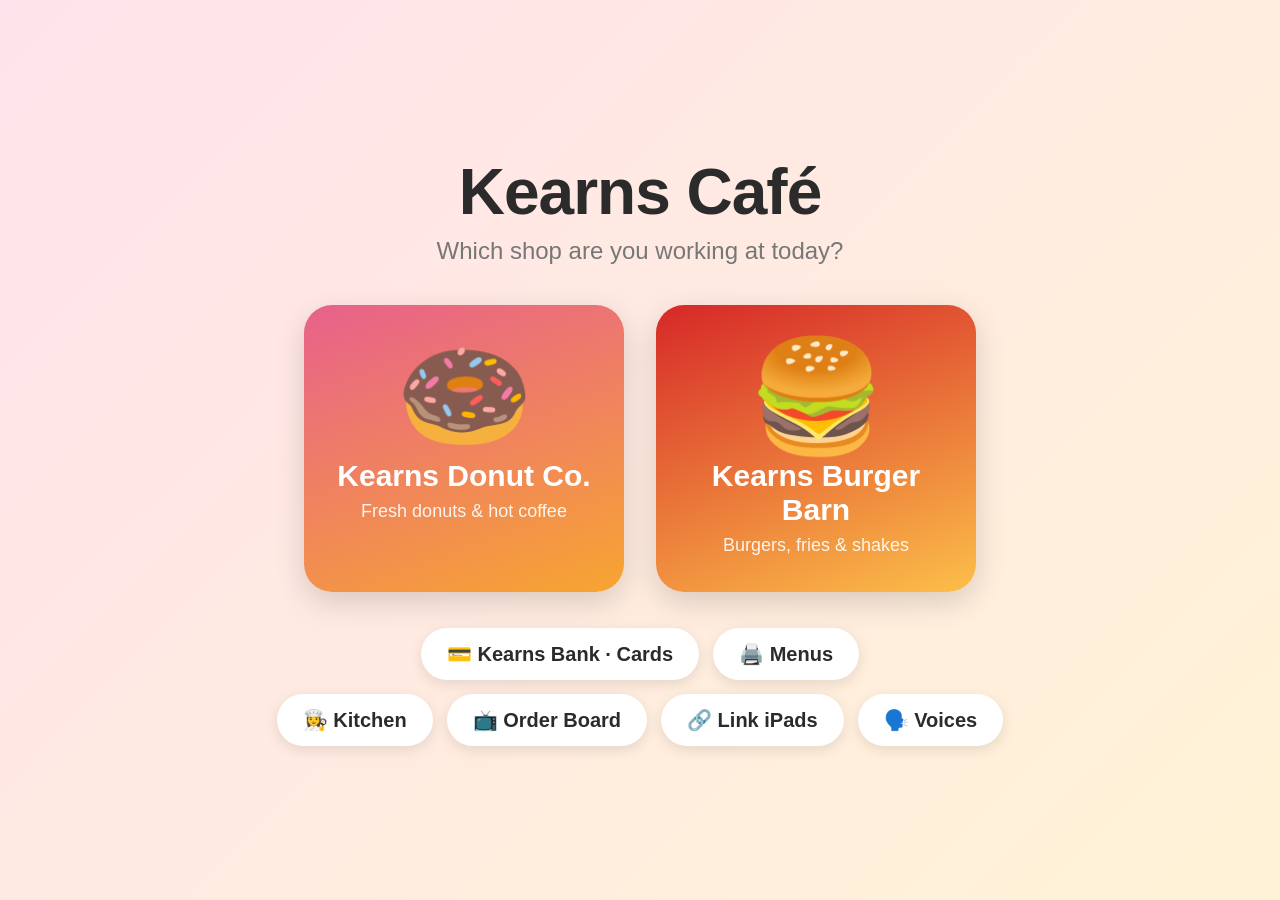
==== index.html @ 89e0aa43 "Score orders instead of blocking wrong ones - Kitchen game: Done always sends the order; +10 perfect" ====
<!doctype html>
<html lang="en">
<head>
  <meta charset="utf-8">
  <meta name="viewport" content="width=device-width, initial-scale=1, maximum-scale=1, user-scalable=no, viewport-fit=cover">
  <title>Kearns Café</title>

  <!-- Makes it act like an app when added to the iPad home screen -->
  <meta name="apple-mobile-web-app-capable" content="yes">
  <meta name="mobile-web-app-capable" content="yes">
  <meta name="apple-mobile-web-app-status-bar-style" content="black-translucent">
  <meta name="apple-mobile-web-app-title" content="Kearns Café">
  <meta name="theme-color" content="#222222">
  <link rel="manifest" href="manifest.json">
  <link rel="apple-touch-icon" href="icons/icon-180.png">
  <link rel="icon" href="icons/icon.svg" type="image/svg+xml">

  <link rel="stylesheet" href="styles.css">
</head>
<body>

  <!-- ============ SHOP PICKER ============ -->
  <section id="picker" class="screen">
    <h1 class="picker-title">Kearns Café</h1>
    <p class="picker-sub">Which shop are you working at today?</p>
    <div id="shop-buttons" class="shop-buttons"></div>
    <div class="picker-links">
      <button id="btn-bank" class="bank-link">💳 Kearns Bank · Cards</button>
      <a href="menu.html" class="bank-link">🖨️ Menus</a>
    </div>
    <div class="picker-links picker-links-2">
      <button id="btn-kitchen" class="bank-link">👩‍🍳 Kitchen</button>
      <button id="btn-board" class="bank-link">📺 Order Board</button>
      <button id="btn-link" class="bank-link">🔗 Link iPads</button>
      <button id="btn-voices" class="bank-link">🗣️ Voices</button>
    </div>
  </section>

  <!-- ============ KEARNS BANK (cards) ============ -->
  <section id="bank" class="screen hidden">
    <header class="topbar bank-bar">
      <button id="bank-back" class="topbar-home" aria-label="Back">←</button>
      <div class="topbar-brand"><span class="brand-emoji">🏦</span><span class="brand-name">Kearns Bank</span></div>
      <button id="bank-check" class="btn-small">📷 Check a Card</button>
      <button id="bank-print" class="btn-small">🖨️ Print Cards</button>
      <button id="bank-new" class="btn-small bank-new">+ New Card</button>
    </header>
    <div id="bank-cards" class="bank-cards"></div>
    <div id="bank-scan" class="modal hidden">
      <div class="sheet sheet-narrow center">
        <div class="sheet-title">Check a Card</div>
        <div id="bank-scan-view" class="scan-wrap"></div>
        <div id="bank-scan-msg" class="sheet-sub"></div>
        <button id="bank-scan-close" class="btn-secondary">Close</button>
      </div>
    </div>
  </section>

  <!-- ============ NEW CARD POPUP ============ -->
  <div id="newcard-modal" class="modal hidden">
    <div class="sheet sheet-narrow">
      <div class="sheet-title center">New Card</div>
      <div id="nc-preview" class="nc-preview"></div>
      <input id="nc-name" class="name-input" type="text" placeholder="Name on the card" maxlength="18" autocomplete="off" autocapitalize="words">
      <div id="nc-types" class="chips center-chips"></div>
      <div id="nc-amount-row" class="nc-row"><div class="group-label">Starting balance</div><div id="nc-amounts" class="chips center-chips"></div></div>
      <div id="nc-color-row" class="nc-row"><div class="group-label">Color</div><div id="nc-colors" class="chips center-chips"></div></div>
      <div class="sheet-foot">
        <button id="nc-cancel" class="btn-secondary">Cancel</button>
        <button id="nc-save" class="btn-primary">Make Card</button>
      </div>
    </div>
  </div>

  <!-- ============ KITCHEN ============ -->
  <section id="kitchen" class="screen hidden">
    <header class="topbar kitchen-bar">
      <button id="kitchen-back" class="topbar-home" aria-label="Back">←</button>
      <div class="topbar-brand"><span class="brand-emoji">👩‍🍳</span><span class="brand-name">Kitchen</span></div>
      <span id="kitchen-score" class="score-pill">🏆 0</span>
      <button id="kitchen-score-reset" class="btn-small score-reset" aria-label="Reset kitchen score">↺</button>
      <button id="kitchen-play" class="btn-small kitchen-play">🧸 Free Play</button>
    </header>
    <div id="kitchen-cols" class="kitchen-cols"></div>
  </section>

  <!-- ============ KITCHEN GAME: build the order ============ -->
  <section id="build" class="screen hidden">
    <header class="topbar kitchen-bar">
      <button id="build-back" class="topbar-home" aria-label="Back to kitchen">←</button>
      <div class="topbar-brand"><span class="brand-emoji">🍳</span><span class="brand-name">Make the Order</span></div>
      <span id="build-score" class="score-pill">🏆 0</span>
      <div id="build-shops" class="build-shops"></div>
      <button id="build-easy" class="btn-small build-easy">🐣 Easy shelf</button>
      <button id="build-skip" class="btn-small build-skip">Skip</button>
    </header>
    <div class="build-body">
      <div class="build-left">
        <div id="build-ticket" class="build-ticket"></div>
        <nav id="build-cats" class="categories build-cats"></nav>
        <div id="build-shelf" class="build-shelf"></div>
      </div>
      <div class="build-right">
        <div id="build-tray" class="build-tray">
          <div class="tray-label">🍽️ Tray</div>
          <div id="build-tray-hint" class="tray-hint">Drag food here!</div>
          <div id="build-tray-items" class="tray-items"></div>
        </div>
        <div id="build-msg" class="build-msg"></div>
        <div class="build-actions">
          <button id="build-clear" class="btn-secondary hidden">Clear</button>
          <button id="build-done" class="btn-primary">Done! 🔔</button>
        </div>
      </div>
    </div>
  </section>

  <!-- ============ ORDER BOARD ============ -->
  <section id="board" class="screen hidden">
    <button id="board-back" class="board-back" aria-label="Back">←</button>
    <div class="board-cols">
      <div class="board-col"><div class="board-title">Preparing…</div><div id="board-preparing" class="board-list"></div></div>
      <div class="board-col board-ready"><div class="board-title">Ready! 🎉</div><div id="board-ready" class="board-list"></div></div>
    </div>
  </section>

  <!-- ============ LINK IPADS POPUP ============ -->
  <div id="link-modal" class="modal hidden">
    <div class="sheet sheet-narrow center">
      <div class="sheet-title">🔗 Link iPads</div>
      <div class="sheet-sub">Type the <b>same code</b> on both iPads and tap Link.<br>Both need internet to find each other.</div>
      <input id="link-code" class="name-input link-code" type="text" maxlength="24" autocomplete="off" autocapitalize="characters" spellcheck="false">
      <button id="link-new" class="btn-small">🎲 New code</button>
      <div id="link-status" class="link-status"></div>
      <div class="sheet-foot">
        <button id="link-unlink" class="btn-secondary hidden">Unlink</button>
        <button id="link-close" class="btn-secondary">Close</button>
        <button id="link-go" class="btn-primary">Link</button>
      </div>
    </div>
  </div>

  <!-- ============ VOICE PICKER ============ -->
  <div id="voice-modal" class="modal hidden">
    <div class="sheet voice-sheet">
      <div class="sheet-head"><span class="sheet-emoji">🗣️</span><div><div class="sheet-title">Voices</div>
        <div class="sheet-sub">Tap a voice to use it for announcements. ▶ to hear it.</div></div></div>
      <div id="voice-tip" class="voice-tip hidden">
        <b>Want better voices?</b> On this iPad go to <b>Settings → Accessibility → Read &amp; Speak</b>
        (or <b>Spoken Content</b>) <b>→ Voices → English</b>, and download a few marked
        <b>Premium</b> or <b>Enhanced</b> (try Ava, Zoe, Evan, or Nathan). Then come back here.
      </div>
      <div id="voice-list" class="voice-list"></div>
      <div class="sheet-foot">
        <button id="voice-mix" class="btn-secondary voice-mix"></button>
        <button id="voice-demo" class="btn-secondary">🎲 Try a customer</button>
        <button id="voice-close" class="btn-primary">Done</button>
      </div>
    </div>
  </div>

  <div id="toast" class="toast"></div>

  <!-- Filled in right before printing -->
  <div id="print-sheet" class="print-sheet"></div>

  <!-- ============ REGISTER ============ -->
  <section id="register" class="screen hidden">
    <header class="topbar">
      <button id="btn-home" class="topbar-home" aria-label="Switch shop">⌂</button>
      <div class="topbar-brand">
        <span id="shop-emoji" class="brand-emoji"></span>
        <span id="shop-name" class="brand-name"></span>
      </div>
      <div id="order-type" class="segmented">
        <button data-type="For Here">For Here</button>
        <button data-type="To Go">To Go</button>
        <button data-type="Drive-Thru">Drive-Thru</button>
      </div>
      <div class="topbar-right">
        <div id="order-number" class="order-number"></div>
        <div id="clock" class="clock"></div>
      </div>
      <button id="btn-surprise" class="topbar-home" aria-label="Surprise customer">🎲</button>
      <button id="link-dot" class="topbar-home link-dot" aria-label="iPad link status">⚪</button>
      <button id="btn-mute" class="topbar-home" aria-label="Sound on or off">🔊</button>
    </header>

    <main class="register-body">
      <div class="menu-side">
        <div id="surprise-bar" class="surprise-bar hidden">
          <div class="sb-face-wrap"><span id="sb-face" class="sb-face"></span><span id="sb-mood" class="sb-mood"></span></div>
          <div class="sb-main">
            <div id="sb-name" class="sb-name"></div>
            <div id="sb-bubble" class="sb-bubble"></div>
            <div id="sb-score" class="sb-score"></div>
          </div>
          <div class="sb-side">
            <button id="sb-say" class="btn-small">🔊 Again</button>
            <button id="sb-peek" class="btn-small hidden">👀 Peek</button>
          </div>
        </div>
        <nav id="categories" class="categories"></nav>
        <div id="items" class="items"></div>
      </div>

      <aside class="ticket">
        <div class="ticket-head">
          <div>
            <div class="ticket-title">Current Order</div>
            <div id="ticket-customer" class="ticket-customer"></div>
          </div>
          <button id="btn-clear" class="btn-small">Clear</button>
        </div>
        <ul id="lines" class="lines"></ul>
        <div id="empty" class="empty">Tap a menu item<br>to start an order</div>
        <div class="totals">
          <div class="row"><span>Subtotal</span><span id="subtotal">$0.00</span></div>
          <div class="row"><span id="tax-label">Tax</span><span id="tax">$0.00</span></div>
          <div class="row total"><span>Total</span><span id="total">$0.00</span></div>
        </div>
        <button id="btn-charge" class="btn-charge" disabled>Charge $0.00</button>
      </aside>
    </main>
  </section>

  <!-- ============ ITEM OPTIONS POPUP ============ -->
  <div id="item-modal" class="modal hidden">
    <div class="sheet">
      <div class="sheet-head">
        <span id="im-emoji" class="sheet-emoji"></span>
        <div>
          <div id="im-name" class="sheet-title"></div>
          <div id="im-base" class="sheet-sub"></div>
        </div>
      </div>
      <div id="im-groups" class="groups"></div>
      <div class="sheet-foot">
        <div class="qty">
          <button id="im-minus" class="qty-btn">−</button>
          <span id="im-qty" class="qty-num">1</span>
          <button id="im-plus" class="qty-btn">+</button>
        </div>
        <button id="im-cancel" class="btn-secondary">Cancel</button>
        <button id="im-add" class="btn-primary">Add to Order</button>
      </div>
    </div>
  </div>

  <!-- ============ NAME FOR THE ORDER ============ -->
  <div id="checkout-modal" class="modal hidden">
    <div class="sheet sheet-narrow">
      <div class="sheet-title center">Name for the order?</div>
      <input id="co-name" class="name-input" type="text" placeholder="Type a name" autocomplete="off" autocapitalize="words">
      <div id="co-quick" class="quick-names"></div>
      <div class="co-total">Total: <strong id="co-total"></strong></div>
      <div class="sheet-foot">
        <button id="co-cancel" class="btn-secondary">Back</button>
        <button id="co-pay" class="btn-primary">Turn to Customer →</button>
      </div>
    </div>
  </div>

  <!-- ============ SURPRISE CUSTOMER: pick a level ============ -->
  <div id="surprise-modal" class="modal hidden">
    <div class="sheet sheet-narrow center">
      <div class="sheet-title">🎲 Surprise Customers</div>
      <div class="sheet-sub">Pretend customers walk up and order. Ring it up right to earn points — mistakes cost points!</div>
      <div id="surprise-levels" class="surprise-levels">
        <button data-level="easy" class="level-btn"><b>🐣 Easy</b><span>1–2 plain items · +10 right, −5 wrong</span></button>
        <button data-level="medium" class="level-btn"><b>🙂 Medium</b><span>Sizes, options, for here or to go · +20 / −10</span></button>
        <button data-level="hard" class="level-btn"><b>🔥 Hard</b><span>Big tricky orders — listen carefully, and don't keep them waiting! · +30 / −15</span></button>
      </div>
      <div id="surprise-modal-score" class="sheet-sub"></div>
      <div class="sheet-foot">
        <button id="surprise-stop" class="btn-secondary hidden">Stop playing</button>
        <button id="surprise-close" class="btn-secondary">Close</button>
      </div>
    </div>
  </div>

  <!-- ============ CUSTOMER PAYMENT SCREEN (Square-style) ============ -->
  <section id="pay" class="pay screen hidden">
    <header class="pay-head">
      <button id="pay-cancel" class="pay-cancel">✕ Cancel</button>
      <div class="pay-head-mid">
        <div id="pay-shop" class="pay-shop"></div>
        <div id="pay-who" class="pay-who"></div>
      </div>
      <div id="pay-role" class="pay-role"></div>
    </header>
    <div class="pay-body">
      <aside class="pay-summary">
        <ul id="pay-lines" class="pay-lines"></ul>
        <div id="pay-totals" class="pay-totals"></div>
      </aside>
      <div id="pay-stage" class="pay-stage"></div>
    </div>
  </section>

  <script src="vendor/qrcode.js"></script>
  <script src="vendor/jsQR.js"></script>
  <script src="vendor/peerjs.min.js"></script>
  <script src="sounds.js"></script>
  <script src="voice.js"></script>
  <script src="scanner.js"></script>
  <script src="cards.js"></script>
  <script src="menus/donuts.js"></script>
  <script src="menus/burgers.js"></script>
  <script src="checkout.js"></script>
  <script src="kitchen.js"></script>
  <script src="game.js"></script>
  <script src="surprise.js"></script>
  <script src="app.js"></script>
  <script src="sync.js"></script>
</body>
</html>
---- styles.css ----
:root {
  --primary: #e8618c;
  --accent: #f7a531;
  --bg: #fff4f7;
  --ink: #2b2b2b;
  --muted: #777;
  --panel: #ffffff;
  --line: #e6e6e6;
  --ok: #2a9d5b;
  --radius: 16px;
}

* { box-sizing: border-box; -webkit-tap-highlight-color: transparent; }

html, body {
  margin: 0;
  height: 100%;
  overflow: hidden;
  font-family: -apple-system, BlinkMacSystemFont, "SF Pro Rounded", "Segoe UI", Roboto, sans-serif;
  color: var(--ink);
  background: var(--bg);
  -webkit-user-select: none;
  user-select: none;
  touch-action: manipulation;
}

button {
  font: inherit;
  color: inherit;
  border: none;
  background: none;
  cursor: pointer;
  touch-action: manipulation;
}
button:active { transform: scale(0.96); }
button:disabled { opacity: 0.4; transform: none; }

.hidden { display: none !important; }
.center { text-align: center; }

.screen {
  position: fixed;
  inset: 0;
  padding: env(safe-area-inset-top) env(safe-area-inset-right) env(safe-area-inset-bottom) env(safe-area-inset-left);
}

/* ---------- Shop picker ---------- */
#picker {
  display: flex;
  flex-direction: column;
  align-items: center;
  justify-content: center;
  background: linear-gradient(135deg, #ffe3ec, #fff3d6);
}
.picker-title { font-size: 64px; margin: 0; letter-spacing: -1px; }
.picker-sub { font-size: 24px; color: var(--muted); margin: 8px 0 40px; }
.shop-buttons { display: flex; gap: 32px; flex-wrap: wrap; justify-content: center; padding: 0 16px; }
.shop-btn {
  width: 320px;
  padding: 36px 24px;
  border-radius: 28px;
  color: #fff;
  box-shadow: 0 10px 30px rgba(0,0,0,0.15);
  display: flex;
  flex-direction: column;
  align-items: center;
  gap: 8px;
}
.shop-btn .big { font-size: 110px; line-height: 1; }
.shop-btn .name { font-size: 30px; font-weight: 800; }
.shop-btn .tag { font-size: 18px; opacity: 0.9; }

/* ---------- Register layout ---------- */
#register { display: flex; flex-direction: column; }

.topbar {
  display: flex;
  align-items: center;
  gap: 16px;
  padding: 10px 16px;
  background: var(--primary);
  color: #fff;
  flex-shrink: 0;
}
.topbar-home {
  width: 52px; height: 52px;
  border-radius: 14px;
  background: rgba(255,255,255,0.2);
  font-size: 30px;
  line-height: 1;
}
.topbar-brand { display: flex; align-items: center; gap: 10px; flex: 1; min-width: 0; }
.brand-emoji { font-size: 36px; }
.brand-name { font-size: 26px; font-weight: 800; white-space: nowrap; overflow: hidden; text-overflow: ellipsis; }
.topbar-right { text-align: right; }
.order-number { font-size: 22px; font-weight: 800; }
.clock { font-size: 15px; opacity: 0.9; }

.segmented {
  display: flex;
  background: rgba(0,0,0,0.15);
  border-radius: 14px;
  padding: 4px;
}
.segmented button {
  padding: 10px 14px;
  border-radius: 10px;
  font-size: 17px;
  font-weight: 700;
  color: #fff;
  white-space: nowrap;
}
.segmented button.on { background: #fff; color: var(--primary); }

.register-body {
  flex: 1;
  display: flex;
  min-height: 0;
}

/* ---------- Menu side ---------- */
.menu-side { flex: 1; display: flex; flex-direction: column; min-width: 0; }

.categories {
  display: flex;
  gap: 10px;
  padding: 12px 16px;
  overflow-x: auto;
  flex-shrink: 0;
  -webkit-overflow-scrolling: touch;
}
.cat-btn {
  padding: 12px 20px;
  border-radius: 999px;
  background: #fff;
  font-size: 20px;
  font-weight: 700;
  white-space: nowrap;
  box-shadow: 0 2px 6px rgba(0,0,0,0.08);
}
.cat-btn.on { background: var(--accent); color: #fff; }

.items {
  flex: 1;
  overflow-y: auto;
  -webkit-overflow-scrolling: touch;
  padding: 4px 16px 16px;
  display: grid;
  grid-template-columns: repeat(auto-fill, minmax(150px, 1fr));
  grid-auto-rows: 150px;
  gap: 14px;
  align-content: start;
}
.item-btn {
  background: #fff;
  border-radius: var(--radius);
  box-shadow: 0 3px 10px rgba(0,0,0,0.08);
  display: flex;
  flex-direction: column;
  align-items: center;
  justify-content: center;
  gap: 4px;
  padding: 10px;
  border-bottom: 5px solid var(--accent);
}
.item-btn .e { font-size: 56px; line-height: 1.1; }
.item-btn .n { font-size: 17px; font-weight: 700; text-align: center; line-height: 1.15; }
.item-btn .p { font-size: 16px; color: var(--muted); font-weight: 600; }

/* ---------- Ticket (order) side ---------- */
.ticket {
  width: 380px;
  flex-shrink: 0;
  background: var(--panel);
  display: flex;
  flex-direction: column;
  border-left: 1px solid var(--line);
  box-shadow: -4px 0 16px rgba(0,0,0,0.05);
}
.ticket-head {
  display: flex;
  align-items: center;
  justify-content: space-between;
  padding: 14px 16px;
  border-bottom: 1px solid var(--line);
}
.ticket-title { font-size: 22px; font-weight: 800; }
.ticket-customer { font-size: 15px; color: var(--muted); }
.btn-small {
  padding: 10px 16px;
  border-radius: 12px;
  background: #f1f1f1;
  font-weight: 700;
  font-size: 16px;
}

.lines {
  list-style: none;
  margin: 0;
  padding: 0;
  flex: 1;
  overflow-y: auto;
  -webkit-overflow-scrolling: touch;
}
.line {
  display: flex;
  align-items: flex-start;
  gap: 10px;
  padding: 12px 16px;
  border-bottom: 1px solid var(--line);
}
.line.flash { animation: flash 0.6s; }
@keyframes flash { from { background: #fff3c4; } to { background: transparent; } }
.line-emoji { font-size: 30px; line-height: 1; }
.line-main { flex: 1; min-width: 0; }
.line-name { font-size: 18px; font-weight: 700; }
.line-mods { font-size: 14px; color: var(--muted); margin-top: 2px; }
.line-price { font-size: 18px; font-weight: 700; margin-top: 6px; }
.line-qty { display: flex; align-items: center; gap: 6px; }
.line-qty button {
  width: 40px; height: 40px;
  border-radius: 12px;
  background: #f1f1f1;
  font-size: 24px;
  font-weight: 700;
  line-height: 1;
}
.line-qty span { min-width: 24px; text-align: center; font-size: 20px; font-weight: 800; }

.empty {
  flex: 1;
  display: flex;
  align-items: center;
  justify-content: center;
  text-align: center;
  color: #aaa;
  font-size: 20px;
  line-height: 1.5;
}

.totals { padding: 12px 16px; border-top: 2px solid var(--line); }
.totals .row { display: flex; justify-content: space-between; font-size: 18px; padding: 3px 0; color: var(--muted); }
.totals .total { font-size: 26px; font-weight: 800; color: var(--ink); padding-top: 6px; }

.btn-charge {
  margin: 0 16px 16px;
  padding: 22px;
  border-radius: var(--radius);
  background: var(--ok);
  color: #fff;
  font-size: 26px;
  font-weight: 800;
}

/* ---------- Popups ---------- */
.modal {
  position: fixed;
  inset: 0;
  background: rgba(0,0,0,0.45);
  display: flex;
  align-items: center;
  justify-content: center;
  z-index: 10;
  padding: 24px;
}
.sheet {
  background: #fff;
  border-radius: 24px;
  width: min(760px, 100%);
  max-height: 100%;
  display: flex;
  flex-direction: column;
  box-shadow: 0 20px 60px rgba(0,0,0,0.3);
  overflow: hidden;
}
.sheet-narrow { width: min(520px, 100%); padding: 28px; gap: 16px; }
.sheet-head {
  display: flex;
  align-items: center;
  gap: 16px;
  padding: 20px 24px;
  border-bottom: 1px solid var(--line);
}
.sheet-emoji { font-size: 56px; line-height: 1; }
.sheet-title { font-size: 28px; font-weight: 800; }
.sheet-sub { font-size: 18px; color: var(--muted); }

.groups { overflow-y: auto; -webkit-overflow-scrolling: touch; padding: 8px 24px 16px; }
.group { margin-top: 14px; }
.group-label { font-size: 18px; font-weight: 800; margin-bottom: 8px; }
.group-label small { font-weight: 500; color: var(--muted); }
.chips { display: flex; flex-wrap: wrap; gap: 10px; }
.chip {
  padding: 12px 18px;
  border-radius: 14px;
  background: #f1f1f1;
  font-size: 18px;
  font-weight: 600;
  border: 3px solid transparent;
}
.chip.on { background: #fff; border-color: var(--primary); color: var(--primary); }
.chip.off { text-decoration: line-through; color: #aaa; }
.chip .plus { font-size: 14px; opacity: 0.8; margin-left: 4px; }

.sheet-foot {
  display: flex;
  align-items: center;
  gap: 12px;
  padding: 16px 24px;
  border-top: 1px solid var(--line);
}
.sheet-narrow .sheet-foot { padding: 8px 0 0; border-top: none; }
.qty { display: flex; align-items: center; gap: 10px; margin-right: auto; }
.qty-btn {
  width: 52px; height: 52px;
  border-radius: 14px;
  background: #f1f1f1;
  font-size: 30px;
  font-weight: 700;
}
.qty-num { font-size: 26px; font-weight: 800; min-width: 32px; text-align: center; }

.btn-primary, .btn-secondary {
  padding: 16px 26px;
  border-radius: 14px;
  font-size: 20px;
  font-weight: 800;
}
.btn-primary { background: var(--ok); color: #fff; flex: 1; }
.btn-secondary { background: #f1f1f1; }
.btn-wide { width: 100%; margin-top: 8px; }

.name-input {
  font: inherit;
  font-size: 26px;
  padding: 14px 18px;
  border-radius: 14px;
  border: 3px solid var(--line);
  width: 100%;
  -webkit-user-select: text;
  user-select: text;
}
.name-input:focus { outline: none; border-color: var(--primary); }
.quick-names { display: flex; flex-wrap: wrap; gap: 8px; justify-content: center; }
.quick-names .chip { font-size: 16px; padding: 10px 14px; }
.co-total { text-align: center; font-size: 22px; }


/* ---------- Narrower screens (iPad portrait, phones) ---------- */
@media (max-width: 900px) {
  .ticket { width: 320px; }
  .segmented button { padding: 8px 10px; font-size: 15px; }
  .brand-name { font-size: 20px; }
  .items { grid-template-columns: repeat(auto-fill, minmax(130px, 1fr)); grid-auto-rows: 135px; }
}
@media (max-width: 700px) {
  .register-body { flex-direction: column; }
  .ticket { width: 100%; height: 45%; border-left: none; border-top: 1px solid var(--line); }
  .segmented { display: none; }
  .picker-title { font-size: 44px; }
  .shop-btn { width: 260px; padding: 24px 16px; }
  .shop-btn .big { font-size: 80px; }
}

/* =====================================================================
   PAYMENT SCREEN (checkout.js) — Square-style customer display
   ===================================================================== */
.pay { display: flex; flex-direction: column; background: var(--bg); z-index: 20; }
.pay-head {
  display: flex;
  align-items: center;
  gap: 16px;
  padding: 12px 16px;
  background: var(--primary);
  color: #fff;
  flex-shrink: 0;
}
.pay-cancel {
  padding: 12px 16px;
  border-radius: 12px;
  background: rgba(255,255,255,0.2);
  font-weight: 700;
  font-size: 17px;
}
.pay-head-mid { flex: 1; min-width: 0; }
.pay-shop { font-size: 24px; font-weight: 800; }
.pay-who { font-size: 16px; opacity: 0.9; }
.pay-role {
  padding: 10px 16px;
  border-radius: 999px;
  background: #fff;
  color: var(--primary);
  font-weight: 800;
  font-size: 18px;
}

.pay-body { flex: 1; display: flex; min-height: 0; }
.pay-summary {
  width: 34%;
  max-width: 380px;
  background: #fff;
  display: flex;
  flex-direction: column;
  border-right: 1px solid var(--line);
}
.pay-lines { list-style: none; margin: 0; padding: 8px 0; flex: 1; overflow-y: auto; }
.pay-lines li { display: flex; gap: 10px; align-items: flex-start; padding: 10px 16px; }
.pl-emoji { font-size: 26px; line-height: 1; }
.pl-main { flex: 1; min-width: 0; font-size: 17px; }
.pl-main small { display: block; color: var(--muted); font-size: 14px; }
.pl-price { font-weight: 700; font-size: 17px; }
.pay-totals { padding: 12px 16px 16px; border-top: 2px solid var(--line); }
.pay-totals div { display: flex; justify-content: space-between; font-size: 18px; color: var(--muted); padding: 2px 0; }
.pay-totals .pt-total { font-size: 26px; font-weight: 800; color: var(--ink); padding-top: 6px; }

.pay-stage {
  flex: 1;
  display: flex;
  flex-direction: column;
  align-items: center;
  justify-content: center;
  gap: 18px;
  padding: 24px;
  overflow-y: auto;
  text-align: center;
}

/* Cashier's turn: dark screen so everyone can tell it's not the customer's */
.pay.is-cashier .pay-head { background: #2b2d42; }
.pay.is-cashier .pay-role { color: #2b2d42; }
.pay.is-cashier .pay-stage { background: #3a3d56; color: #fff; }

.pay-title { font-size: 40px; font-weight: 800; }
.pay-sub { font-size: 22px; color: var(--muted); line-height: 1.4; }
.pay.is-cashier .pay-sub { color: #c9cbe0; }
.pay-big { font-size: 80px; font-weight: 900; color: var(--primary); line-height: 1; }
.pay-emoji { font-size: 90px; line-height: 1; }
.hl { color: var(--accent); }

.pay-primary, .pay-secondary {
  padding: 20px 32px;
  border-radius: 16px;
  font-size: 22px;
  font-weight: 800;
}
.pay-primary { background: var(--ok); color: #fff; min-width: 260px; }
.pay-secondary { background: #e9e9ee; color: var(--ink); }
.pay-link { font-size: 18px; color: var(--muted); padding: 10px; text-decoration: underline; }
.pay.is-cashier .pay-link { color: #c9cbe0; }

/* Tip */
.tip-grid { display: grid; grid-template-columns: repeat(2, minmax(180px, 240px)); gap: 16px; }
.tip-btn {
  background: #fff;
  border-radius: 20px;
  padding: 26px 16px;
  box-shadow: 0 4px 14px rgba(0,0,0,0.08);
  border: 3px solid var(--primary);
  display: flex;
  flex-direction: column;
  gap: 4px;
}
.tip-pct { font-size: 36px; font-weight: 900; color: var(--primary); }
.tip-amt { font-size: 20px; color: var(--muted); font-weight: 600; }
.tip-none { border-color: var(--line); justify-content: center; }
.tip-none .tip-pct { color: var(--ink); font-size: 28px; }

/* Card or cash */
.method-row { display: flex; gap: 20px; }
.method-btn {
  width: 240px;
  padding: 28px 16px;
  border-radius: 22px;
  background: #fff;
  border: 3px solid var(--primary);
  box-shadow: 0 4px 14px rgba(0,0,0,0.08);
  font-size: 24px;
  font-weight: 800;
  display: flex;
  flex-direction: column;
  align-items: center;
  gap: 8px;
}
.m-emoji { font-size: 64px; line-height: 1; }

/* Tap to pay */
.tap-zone {
  position: relative;
  width: 240px;
  height: 240px;
  border-radius: 50%;
  background: var(--primary);
  color: #fff;
  display: flex;
  align-items: center;
  justify-content: center;
}
.tap-zone:active { transform: scale(0.95); }
.tap-icon { font-size: 70px; font-weight: 900; letter-spacing: -6px; transform: rotate(0deg); }
.ring {
  position: absolute;
  inset: 0;
  border-radius: 50%;
  border: 4px solid var(--primary);
  animation: ring 2s infinite;
  pointer-events: none;
}
.ring.r2 { animation-delay: 0.66s; }
.ring.r3 { animation-delay: 1.33s; }
@keyframes ring { from { transform: scale(1); opacity: 0.7; } to { transform: scale(1.6); opacity: 0; } }
.tap-zone.processing { animation: pulse 0.6s infinite alternate; }
.tap-zone.processing .ring, .tap-zone.approved .ring { display: none; }
@keyframes pulse { from { filter: brightness(1); } to { filter: brightness(1.25); } }
.tap-zone.approved { background: var(--ok); }
.tap-check { font-size: 120px; font-weight: 900; line-height: 1; }
.spinner {
  display: inline-block;
  width: 22px; height: 22px;
  border: 4px solid #ccc;
  border-top-color: var(--primary);
  border-radius: 50%;
  vertical-align: -4px;
  animation: spin 0.8s linear infinite;
}
@keyframes spin { to { transform: rotate(360deg); } }

/* Cash: counting what the customer gave */
.due-row, .given {
  display: flex;
  align-items: baseline;
  justify-content: space-between;
  gap: 24px;
  width: min(520px, 100%);
  font-size: 24px;
}
.due-row b { font-size: 34px; }
.given { flex-wrap: wrap; }
.given b { font-size: 48px; color: #ffd166; }
.given small { width: 100%; text-align: left; font-size: 18px; color: #ffb4a2; }
.given small.ok { color: #95e6a8; }
.cash-pad { display: grid; grid-template-columns: repeat(6, 1fr); gap: 10px; width: min(620px, 100%); }
.bill {
  grid-column: span 1;
  height: 70px;
  border-radius: 10px;
  background: #85bb65;
  border: 3px solid #4f7a3a;
  color: #1f3a12;
  font-size: 22px;
  font-weight: 900;
}
.coin {
  height: 70px;
  border-radius: 50%;
  font-size: 18px;
  font-weight: 800;
  color: #333;
  background: radial-gradient(circle at 35% 35%, #f4f4f4, #a9a9b3);
  border: 3px solid #8a8a94;
  aspect-ratio: 1;
  justify-self: center;
}
.cash-pad .coin { grid-column: span 1; }
.cash-pad .coin-25 { grid-column: 2; }
.coin-1 { background: radial-gradient(circle at 35% 35%, #f1b38a, #b06a3b); border-color: #8a4f29; color: #3d1f0b; }
.cash-actions { display: flex; gap: 12px; flex-wrap: wrap; justify-content: center; }

/* Cash: figuring out change */
.math { font-size: 26px; color: #c9cbe0; }
.keypad-display {
  font-size: 56px;
  font-weight: 900;
  background: #fff;
  color: var(--ink);
  border-radius: 16px;
  padding: 8px 32px;
  min-width: 280px;
}
.keypad { display: grid; grid-template-columns: repeat(3, 90px); gap: 10px; }
.key {
  height: 66px;
  border-radius: 14px;
  background: #fff;
  color: var(--ink);
  font-size: 30px;
  font-weight: 800;
}
.key-fn { background: #c9cbe0; font-size: 24px; }
.feedback { min-height: 30px; font-size: 24px; font-weight: 800; }
.feedback.ok { color: #95e6a8; }
.feedback.bad { color: #ffb4a2; animation: shake 0.3s; }
@keyframes shake { 25% { transform: translateX(-8px); } 75% { transform: translateX(8px); } }

.breakdown { display: flex; flex-direction: column; gap: 10px; align-items: flex-start; }
.bd-row { display: flex; align-items: center; gap: 14px; font-size: 24px; font-weight: 700; }
.bd-n { min-width: 48px; text-align: right; }
.bill-pic {
  width: 110px; height: 50px;
  display: inline-flex; align-items: center; justify-content: center;
  border-radius: 8px;
  background: #85bb65;
  border: 3px solid #4f7a3a;
  color: #1f3a12;
  font-weight: 900;
}
.coin-pic {
  width: 52px; height: 52px;
  display: inline-flex; align-items: center; justify-content: center;
  border-radius: 50%;
  font-size: 15px;
  font-weight: 800;
  color: #333;
  background: radial-gradient(circle at 35% 35%, #f4f4f4, #a9a9b3);
  border: 3px solid #8a8a94;
}
.coin-pic.coin-1 { background: radial-gradient(circle at 35% 35%, #f1b38a, #b06a3b); border-color: #8a4f29; color: #3d1f0b; }
.coin-pic.coin-10 { width: 42px; height: 42px; font-size: 13px; }
.coin-pic.coin-1, .coin-pic.coin-5 { width: 46px; height: 46px; }

/* Receipt */
.receipt-grid { display: grid; grid-template-columns: repeat(4, 150px); gap: 14px; }
.receipt-btn {
  padding: 22px 8px;
  border-radius: 18px;
  background: #fff;
  border: 3px solid var(--primary);
  font-size: 20px;
  font-weight: 800;
  line-height: 1.6;
}
.paper-wrap { overflow: hidden; max-height: 62vh; overflow-y: auto; }
.paper {
  width: 320px;
  background: #fff;
  color: #222;
  font-family: "Courier New", Courier, monospace;
  font-size: 16px;
  padding: 20px 18px 28px;
  text-align: left;
  box-shadow: 0 6px 18px rgba(0,0,0,0.15);
  animation: printout 1.6s ease-out;
  -webkit-mask: linear-gradient(#000 0 0) top / 100% calc(100% - 10px) no-repeat,
                conic-gradient(from -45deg at bottom, #0000, #000 1deg 89deg, #0000 90deg) bottom / 20px 10px repeat-x;
          mask: linear-gradient(#000 0 0) top / 100% calc(100% - 10px) no-repeat,
                conic-gradient(from -45deg at bottom, #0000, #000 1deg 89deg, #0000 90deg) bottom / 20px 10px repeat-x;
}
@keyframes printout { from { transform: translateY(-100%); } to { transform: translateY(0); } }
.r-shop { text-align: center; font-weight: 900; font-size: 18px; margin-bottom: 6px; }
.r-center { text-align: center; margin: 4px 0; }
.r-rule { border-top: 2px dashed #999; margin: 10px 0; }
.r-line { display: flex; justify-content: space-between; gap: 10px; }
.r-mods { font-size: 13px; color: #666; padding-left: 16px; }
.r-total { font-weight: 900; font-size: 18px; margin-top: 4px; }

.order-big { font-size: 110px; }

@media (max-width: 900px) {
  .pay-summary { display: none; }
  .receipt-grid { grid-template-columns: repeat(2, 150px); }
  .pay-title { font-size: 32px; }
}

/* =====================================================================
   KEARNS BANK — cards, scanner, printing (cards.js, scanner.js)
   ===================================================================== */
.picker-links { display: flex; gap: 14px; margin-top: 36px; flex-wrap: wrap; justify-content: center; }
.bank-link {
  color: var(--ink);
  text-decoration: none;
  padding: 14px 26px;
  border-radius: 999px;
  background: #fff;
  font-size: 20px;
  font-weight: 800;
  box-shadow: 0 4px 14px rgba(0,0,0,0.1);
}

#bank { display: flex; flex-direction: column; background: #eef1f8; }
.bank-bar { background: #1e3a8a; }
.bank-bar .btn-small { background: rgba(255,255,255,0.18); color: #fff; padding: 12px 16px; font-size: 17px; }
.bank-bar .bank-new { background: #fff; color: #1e3a8a; }
.bank-cards {
  flex: 1;
  overflow-y: auto;
  -webkit-overflow-scrolling: touch;
  padding: 20px 16px;
  display: grid;
  grid-template-columns: repeat(auto-fill, minmax(340px, 1fr));
  gap: 22px;
  align-content: start;
  justify-items: center;
}
.bank-empty { grid-column: 1 / -1; font-size: 22px; color: var(--muted); padding: 60px; }
.bank-tile { display: flex; flex-direction: column; gap: 8px; align-items: stretch; }
.bank-info { display: flex; justify-content: space-between; font-size: 18px; padding: 0 4px; }
.bank-actions { display: flex; gap: 8px; flex-wrap: wrap; }
.bank-actions .btn-small { background: #fff; }
.bank-actions .bank-del { margin-left: auto; color: #b42318; }

/* The card itself. --u is one "inch": 100px on screen, a real inch when printed */
.ccard {
  --u: 100px;
  width: calc(3.375 * var(--u));
  height: calc(2.125 * var(--u));
  border-radius: calc(0.14 * var(--u));
  background: linear-gradient(135deg, var(--ca), var(--cb));
  color: #fff;
  display: flex;
  padding: calc(0.14 * var(--u));
  gap: calc(0.1 * var(--u));
  box-shadow: 0 6px 16px rgba(0,0,0,0.2);
  position: relative;
  overflow: hidden;
  -webkit-print-color-adjust: exact;
  print-color-adjust: exact;
  flex-shrink: 0;
}
.ccard::before {
  content: "";
  position: absolute;
  width: 140%; height: 140%;
  right: -70%; top: -80%;
  border-radius: 50%;
  background: rgba(255,255,255,0.08);
}
.cc-left { flex: 1; display: flex; flex-direction: column; min-width: 0; position: relative; }
.cc-bank { font-weight: 900; font-size: calc(0.15 * var(--u)); letter-spacing: 0.08em; }
.cc-type { font-size: calc(0.1 * var(--u)); font-weight: 700; opacity: 0.9; margin-top: calc(0.02 * var(--u)); }
.cc-chip {
  width: calc(0.42 * var(--u));
  height: calc(0.32 * var(--u));
  border-radius: calc(0.06 * var(--u));
  background: linear-gradient(135deg, #f6e27a, #c9a227);
  margin-top: auto;
  margin-bottom: calc(0.08 * var(--u));
}
.cc-num { font-family: "Courier New", monospace; font-weight: 700; font-size: calc(0.16 * var(--u)); letter-spacing: 0.06em; }
.cc-name { font-weight: 800; font-size: calc(0.15 * var(--u)); letter-spacing: 0.05em; white-space: nowrap; overflow: hidden; text-overflow: ellipsis; }
.cc-qr {
  width: calc(1.5 * var(--u));
  height: calc(1.5 * var(--u));
  align-self: center;
  background: #fff;
  border-radius: calc(0.08 * var(--u));
  padding: calc(0.04 * var(--u));
  position: relative;
}
.cc-qr svg { width: 100%; height: 100%; display: block; }

/* New card popup */
.nc-preview { display: flex; justify-content: center; }
.nc-row { display: flex; flex-direction: column; align-items: center; }
.center-chips { justify-content: center; }
.chip.swatch { width: 52px; height: 40px; padding: 0; border: 3px solid transparent; }
.chip.swatch.on { border-color: var(--ink); }

/* Camera scanner */
.scan-wrap { display: flex; flex-direction: column; align-items: center; gap: 10px; }
.scan-box {
  position: relative;
  width: min(440px, 80vw);
  aspect-ratio: 4 / 3;
  border-radius: 20px;
  overflow: hidden;
  background: #111;
}
.scan-video { width: 100%; height: 100%; object-fit: cover; display: block; }
.scan-video.mirror { transform: scaleX(-1); }
.scan-frame { position: absolute; inset: 18%; pointer-events: none; }
.scan-frame i { position: absolute; width: 34px; height: 34px; border: 5px solid #fff; }
.scan-frame i:nth-child(1) { top: 0; left: 0; border-right: 0; border-bottom: 0; border-radius: 10px 0 0 0; }
.scan-frame i:nth-child(2) { top: 0; right: 0; border-left: 0; border-bottom: 0; border-radius: 0 10px 0 0; }
.scan-frame i:nth-child(3) { bottom: 0; left: 0; border-right: 0; border-top: 0; border-radius: 0 0 0 10px; }
.scan-frame i:nth-child(4) { bottom: 0; right: 0; border-left: 0; border-top: 0; border-radius: 0 0 10px 0; }
.scan-error {
  position: absolute;
  inset: 0;
  display: flex;
  align-items: center;
  justify-content: center;
  padding: 24px;
  color: #fff;
  font-size: 18px;
  text-align: center;
  background: rgba(0,0,0,0.75);
}
.scan-flip { background: #e9e9ee; }

/* Card payment results */
.tap-zone.declined { background: #c0392b; }
.tap-zone.declined .ring { display: none; }
.bad-text { color: #c0392b; }
.stars { margin-top: 10px; font-size: 28px; letter-spacing: 2px; }
.stars small { font-size: 18px; letter-spacing: 0; color: var(--muted); }
.reward {
  margin-top: 12px;
  padding: 14px 22px;
  border-radius: 16px;
  background: #fff3c4;
  color: #7a4b00;
  font-size: 26px;
  font-weight: 900;
  animation: pop 0.5s ease-out;
}
.reward small { font-size: 17px; font-weight: 600; }
@keyframes pop { from { transform: scale(0.6); } to { transform: scale(1); } }

/* ---------- Printing: only the cards, at real size ---------- */
.print-sheet { display: none; }
@media print {
  @page { size: letter; margin: 0.5in; }
  html, body { height: auto; overflow: visible; background: #fff; }
  body > * { display: none !important; }
  body > .print-sheet {
    display: grid !important;
    grid-template-columns: repeat(2, 3.375in);
    gap: 0.25in;
    justify-content: center;
  }
  .print-sheet .ccard { --u: 1in; box-shadow: none; break-inside: avoid; outline: 1px dashed #bbb; outline-offset: 0.04in; }
}

/* =====================================================================
   PHASE 4 — kitchen tickets, order board, linking (kitchen.js, sync.js)
   ===================================================================== */
.picker-links-2 { margin-top: 14px; }
.link-dot { font-size: 22px; }

/* Kitchen */
#kitchen { display: flex; flex-direction: column; background: #2b2d42; }
.kitchen-bar { background: #1b1c2b; }
.kitchen-cols { flex: 1; display: grid; grid-template-columns: repeat(3, 1fr); gap: 12px; padding: 12px; min-height: 0; }
.k-col { display: flex; flex-direction: column; background: rgba(255,255,255,0.06); border-radius: 18px; min-height: 0; }
.k-col-head { display: flex; justify-content: space-between; align-items: center; padding: 12px 16px; color: #fff; font-size: 22px; font-weight: 800; }
.k-col-head span { background: rgba(255,255,255,0.2); border-radius: 999px; padding: 2px 12px; font-size: 18px; }
.k-col-body { flex: 1; overflow-y: auto; -webkit-overflow-scrolling: touch; padding: 0 10px 10px; display: flex; flex-direction: column; gap: 10px; }
.k-empty { color: rgba(255,255,255,0.4); text-align: center; padding: 30px 0; font-size: 18px; }
.ticket-card {
  background: #fffdf5;
  border-radius: 14px;
  padding: 12px 14px;
  box-shadow: 0 4px 12px rgba(0,0,0,0.25);
  border-top: 8px solid #f7a531;
}
.k-making .ticket-card { border-top-color: #e8618c; }
.k-ready .ticket-card { border-top-color: #2a9d5b; }
.tk-head { display: flex; align-items: baseline; gap: 10px; }
.tk-num { font-size: 30px; font-weight: 900; }
.tk-name { flex: 1; font-size: 20px; font-weight: 700; white-space: nowrap; overflow: hidden; text-overflow: ellipsis; }
.tk-shop { font-size: 26px; }
.tk-meta { font-size: 14px; color: var(--muted); margin-bottom: 6px; }
.tk-lines { list-style: none; margin: 0 0 10px; padding: 0; font-size: 18px; }
.tk-lines li { padding: 3px 0; border-bottom: 1px dashed #e6e0d0; }
.tk-lines small { display: block; color: #b42318; font-size: 14px; font-weight: 700; padding-left: 28px; }
.tk-btn { width: 100%; padding: 14px; border-radius: 12px; background: #2b2d42; color: #fff; font-size: 20px; font-weight: 800; }
.k-making .tk-btn { background: #2a9d5b; }
.k-ready .tk-btn { background: #8d99ae; }

/* Order board (customer TV) */
#board { background: #1b1c2b; color: #fff; display: flex; }
.board-back { position: absolute; top: 12px; left: 12px; width: 48px; height: 48px; border-radius: 12px; background: rgba(255,255,255,0.08); color: rgba(255,255,255,0.5); font-size: 24px; z-index: 2; }
.board-cols { flex: 1; display: grid; grid-template-columns: 1fr 1fr; }
.board-col { padding: 30px 24px; display: flex; flex-direction: column; min-height: 0; }
.board-ready { background: #2a9d5b; }
.board-title { font-size: 52px; font-weight: 900; text-align: center; margin-bottom: 20px; }
.board-list { flex: 1; display: flex; flex-wrap: wrap; align-content: flex-start; justify-content: center; gap: 16px; overflow: hidden; }
.b-chip { display: flex; flex-direction: column; align-items: center; min-width: 150px; padding: 14px 18px; border-radius: 20px; background: rgba(255,255,255,0.1); }
.board-ready .b-chip { background: #fff; color: #1f6e41; animation: pop 0.5s ease-out; }
.b-shop { font-size: 26px; line-height: 1; }
.b-num { font-size: 72px; font-weight: 900; line-height: 1; }
.b-name { font-size: 22px; font-weight: 700; max-width: 220px; white-space: nowrap; overflow: hidden; text-overflow: ellipsis; }
.b-empty { font-size: 60px; opacity: 0.3; }

/* Link popup */
.link-code { text-align: center; font-weight: 800; letter-spacing: 2px; text-transform: uppercase; }
.link-status { font-size: 20px; font-weight: 700; min-height: 28px; }

/* Pop-up message */
.toast {
  position: fixed;
  left: 50%;
  bottom: 28px;
  transform: translate(-50%, 140%);
  opacity: 0;
  visibility: hidden;
  background: #2b2d42;
  color: #fff;
  padding: 16px 26px;
  border-radius: 16px;
  font-size: 22px;
  font-weight: 800;
  box-shadow: 0 10px 30px rgba(0,0,0,0.3);
  z-index: 50;
  transition: transform 0.35s, opacity 0.35s;
  pointer-events: none;
  max-width: 90vw;
  text-align: center;
}
.toast.show { transform: translate(-50%, 0); opacity: 1; visibility: visible; }

@media (max-width: 900px) {
  .kitchen-cols { grid-template-columns: 1fr; overflow-y: auto; }
  .board-cols { grid-template-columns: 1fr; }
}

/* =====================================================================
   KITCHEN GAME — drag items onto the tray (game.js)
   ===================================================================== */
.kitchen-play { margin-left: auto; background: #fff; color: #2b2d42; padding: 12px 18px; font-size: 18px; }
.tk-row { display: flex; gap: 8px; }
.tk-make { flex: 1; background: #f7a531 !important; color: #3a2200; font-size: 22px; }
.tk-skip { width: 56px; background: #2a9d5b !important; padding: 14px 0; }

#build { display: flex; flex-direction: column; background: #f3ecdf; }
.build-shops { display: flex; gap: 8px; margin-left: auto; }
.build-shops .btn-small { background: rgba(255,255,255,0.15); color: #fff; }
.build-shops .btn-small.on { background: #fff; color: #2b2d42; }
.build-easy, .build-skip { background: rgba(255,255,255,0.15); color: #fff; }
.build-easy { margin-left: auto; }
.build-easy.on { background: #ffd166; color: #3a2200; }
.build-body { flex: 1; display: flex; gap: 14px; padding: 14px; min-height: 0; }
.build-left { flex: 1.25; display: flex; flex-direction: column; gap: 10px; min-width: 0; min-height: 0; }
.build-right { flex: 1; display: flex; flex-direction: column; gap: 10px; min-width: 0; }

.build-ticket {
  background: #fffdf5;
  border-radius: 16px;
  padding: 12px 16px;
  border-top: 8px solid #e8618c;
  box-shadow: 0 3px 10px rgba(0,0,0,0.08);
}
.bt-title { font-size: 24px; font-weight: 900; }
.bt-title span { font-size: 16px; font-weight: 600; color: var(--muted); margin-left: 6px; }
.bt-sub { font-size: 18px; color: var(--muted); }
.bt-lines { list-style: none; margin: 6px 0 0; padding: 0; }
.bt-lines li { display: flex; align-items: center; gap: 10px; padding: 4px 0; font-size: 20px; border-bottom: 1px dashed #e6e0d0; }
.bt-emoji { font-size: 26px; width: 32px; text-align: center; }
.bt-name { flex: 1; font-weight: 700; }
.bt-name small { display: block; font-size: 13px; font-weight: 600; color: #b42318; }
.bt-count { font-weight: 900; font-size: 20px; color: var(--muted); min-width: 60px; text-align: right; }
.bt-lines li.done .bt-count { color: var(--ok); }
.bt-lines li.done .bt-name { color: var(--ok); }

.build-cats { padding: 0; }
.build-shelf {
  flex: 1;
  display: grid;
  grid-template-columns: repeat(auto-fill, minmax(118px, 1fr));
  grid-auto-rows: 118px;
  gap: 10px;
  align-content: start;
  overflow-y: auto;
}
.shelf-item {
  background: #fff;
  border-radius: 16px;
  box-shadow: 0 3px 8px rgba(0,0,0,0.08);
  display: flex;
  flex-direction: column;
  align-items: center;
  justify-content: center;
  gap: 2px;
  padding: 6px;
  touch-action: none;
  cursor: grab;
  border-bottom: 5px solid #e6dcc8;
}
.si-emoji { font-size: 54px; line-height: 1.05; pointer-events: none; }
.si-name { font-size: 14px; font-weight: 700; text-align: center; line-height: 1.1; pointer-events: none; }
.wiggle { animation: wiggle 0.4s; }
@keyframes wiggle { 25% { transform: rotate(-8deg); } 75% { transform: rotate(8deg); } }

.build-tray {
  flex: 1;
  position: relative;
  border-radius: 26px;
  background: radial-gradient(ellipse at center, #d9534f 0%, #c0392b 70%);
  border: 10px solid #9b2d22;
  box-shadow: inset 0 6px 18px rgba(0,0,0,0.25), 0 6px 16px rgba(0,0,0,0.15);
  padding: 44px 14px 14px;
  overflow-y: auto;
  transition: transform 0.15s, box-shadow 0.15s;
}
.build-tray.drop-hover { transform: scale(1.02); box-shadow: inset 0 6px 18px rgba(0,0,0,0.25), 0 0 0 6px #ffd166; }
.tray-label { position: absolute; top: 10px; left: 16px; color: rgba(255,255,255,0.85); font-weight: 900; font-size: 18px; }
.tray-hint { position: absolute; inset: 0; display: flex; align-items: center; justify-content: center; color: rgba(255,255,255,0.7); font-size: 26px; font-weight: 800; pointer-events: none; }
.tray-items { display: flex; flex-wrap: wrap; gap: 10px; align-content: flex-start; }
.tray-item {
  width: 96px;
  display: flex;
  flex-direction: column;
  align-items: center;
  background: rgba(255,255,255,0.92);
  border-radius: 14px;
  padding: 6px 4px;
  touch-action: none;
  cursor: grab;
}
.tray-item.pop { animation: pop 0.3s ease-out; }
.tray-item.lifting { opacity: 0.3; }
.ti-emoji { font-size: 46px; line-height: 1.05; pointer-events: none; }
.ti-name { font-size: 12px; font-weight: 700; text-align: center; line-height: 1.1; pointer-events: none; }

.drag-ghost {
  position: fixed;
  left: 0;
  top: 0;
  font-size: 84px;
  line-height: 1;
  pointer-events: none;
  z-index: 100;
  filter: drop-shadow(0 8px 10px rgba(0,0,0,0.3));
}
.drag-ghost.returning { transition: transform 0.25s ease-in, opacity 0.25s; opacity: 0; }

.build-msg { min-height: 34px; font-size: 24px; font-weight: 900; text-align: center; }
.build-msg.ok { color: var(--ok); }
.build-msg.bad { color: #b42318; animation: shake 0.3s; }
.build-actions { display: flex; gap: 10px; }
.build-actions .btn-primary { font-size: 26px; padding: 20px; }

/* =====================================================================
   SURPRISE CUSTOMER (surprise.js)
   ===================================================================== */
#btn-surprise.on { background: #fff; }
.surprise-bar {
  display: flex;
  align-items: center;
  gap: 14px;
  margin: 12px 16px 0;
  padding: 12px 14px;
  background: #fff;
  border-radius: 20px;
  box-shadow: 0 4px 14px rgba(0,0,0,0.1);
  border: 3px solid var(--accent);
  flex-shrink: 0;
}
.sb-face-wrap { position: relative; }
.sb-face { font-size: 64px; line-height: 1; display: block; }
.sb-mood { position: absolute; right: -8px; bottom: -6px; font-size: 28px; }
.sb-main { flex: 1; min-width: 0; }
.sb-name { font-size: 18px; font-weight: 800; }
.sb-level { font-size: 13px; font-weight: 800; color: #fff; background: var(--primary); border-radius: 999px; padding: 2px 8px; margin-left: 6px; vertical-align: 2px; }
.sb-bubble {
  position: relative;
  margin-top: 6px;
  background: #f4f1ea;
  border-radius: 14px;
  padding: 10px 14px;
  font-size: 19px;
  font-weight: 600;
  line-height: 1.35;
}
.sb-bubble.shake { animation: shake 0.3s 2; }
.sb-complaint { color: #b42318; font-weight: 800; }
.sb-hidden { color: var(--muted); }
.sb-score { margin-top: 6px; font-size: 14px; color: var(--muted); font-weight: 700; }
.sb-side { display: flex; flex-direction: column; gap: 8px; }

.surprise-levels { display: flex; flex-direction: column; gap: 10px; }
.level-btn {
  display: flex;
  flex-direction: column;
  align-items: flex-start;
  gap: 2px;
  padding: 16px 20px;
  border-radius: 16px;
  background: #f4f1ea;
  text-align: left;
  border: 3px solid transparent;
}
.level-btn b { font-size: 22px; }
.level-btn span { font-size: 16px; color: var(--muted); }
.level-btn:active { border-color: var(--primary); }

.auto-given {
  background: #ffd166;
  color: #3a2200;
  border-radius: 14px;
  padding: 12px 18px;
  font-size: 22px;
  font-weight: 700;
}
.auto-pick { outline: 5px solid #ffd166; outline-offset: 3px; transform: scale(1.04); }

/* Kitchen bell */
.tk-bell { width: 72px; flex-shrink: 0; background: #ffd166 !important; font-size: 30px; padding: 8px 0; }
.k-ready .tk-row .tk-btn:last-child { flex: 1; }
.tk-bell.ringing { animation: bell-shake 0.6s; }
@keyframes bell-shake {
  15% { transform: rotate(-18deg); } 30% { transform: rotate(16deg); }
  45% { transform: rotate(-12deg); } 60% { transform: rotate(10deg); }
  75% { transform: rotate(-5deg); } 100% { transform: rotate(0); }
}

/* =====================================================================
   VOICE PICKER (voice.js)
   ===================================================================== */
.voice-sheet { max-height: 92vh; }
.voice-tip {
  margin: 12px 24px 0;
  padding: 12px 16px;
  border-radius: 14px;
  background: #fff3c4;
  color: #5a3d00;
  font-size: 16px;
  line-height: 1.45;
}
.voice-list { flex: 1; overflow-y: auto; -webkit-overflow-scrolling: touch; padding: 8px 24px; min-height: 120px; }
.voice-empty { color: var(--muted); padding: 20px 0; font-size: 18px; }
.voice-row {
  display: flex;
  align-items: center;
  gap: 12px;
  padding: 10px 12px;
  border-radius: 12px;
  border: 3px solid transparent;
  cursor: pointer;
}
.voice-row + .voice-row { margin-top: 4px; }
.voice-row.on { border-color: var(--ok); background: #eaf7ef; }
.voice-name { flex: 1; font-size: 19px; font-weight: 700; }
.voice-badge { font-size: 13px; font-weight: 800; padding: 3px 9px; border-radius: 999px; background: #eee; color: #555; }
.voice-badge.q3 { background: #ffd166; color: #5a3d00; }
.voice-badge.q2 { background: #d6ecff; color: #0b4a85; }
.voice-lang { font-size: 13px; color: var(--muted); width: 48px; }
.voice-row .btn-small { width: 48px; }
.voice-mix { font-size: 15px; }
.voice-mix.on { background: #eaf7ef; }

/* =====================================================================
   SCROLLING & PHONES
   ===================================================================== */
/* Start screen scrolls when it doesn't fit (auto margins keep it centered when it does) */
#picker {
  justify-content: flex-start;
  overflow-y: auto;
  -webkit-overflow-scrolling: touch;
  padding-top: max(24px, env(safe-area-inset-top));
  padding-bottom: max(24px, env(safe-area-inset-bottom));
}
#picker > :first-child { margin-top: auto; }
#picker > :last-child { margin-bottom: auto; }

/* Popups scroll too */
.modal { overflow-y: auto; -webkit-overflow-scrolling: touch; align-items: flex-start; }
.modal > .sheet { margin: auto; }
.sheet-narrow { overflow-y: auto; -webkit-overflow-scrolling: touch; }

@media (max-width: 700px) {
  .picker-title { font-size: 40px; text-align: center; }
  .picker-sub { font-size: 18px; text-align: center; margin-bottom: 20px; }
  .shop-buttons { gap: 14px; }
  .shop-btn { width: min(320px, 100%); padding: 18px 14px; }
  .shop-btn .big { font-size: 64px; }
  .shop-btn .name { font-size: 24px; }
  .picker-links { gap: 10px; margin-top: 18px; padding: 0 12px; }
  .bank-link { font-size: 16px; padding: 12px 18px; }

  .modal { padding: 12px; }
  .sheet-narrow { padding: 20px 16px; }
  .sheet-title { font-size: 24px; }
  .sheet-foot { flex-wrap: wrap; padding: 12px 16px; }
  .sheet-foot > button { flex: 1 1 auto; }

  /* Register top bar */
  .topbar { gap: 8px; padding: 8px 10px; }
  .topbar-home { width: 44px; height: 44px; font-size: 24px; }
  .order-number { font-size: 16px; }
  .clock { display: none; }
  .menu-side { min-height: 0; }

  /* Kearns Bank: buttons wrap instead of overlapping */
  .bank-bar { flex-wrap: wrap; }
  .bank-bar .topbar-brand { display: none; }
  .bank-bar .btn-small { font-size: 15px; padding: 10px 12px; flex: 1 1 auto; }
  .bank-cards { grid-template-columns: 1fr; padding: 14px 10px; }
  .ccard { --u: min(100px, calc((100vw - 40px) / 3.375)); }

  /* Kitchen: one long scrolling list of columns */
  .kitchen-cols { display: flex; flex-direction: column; overflow-y: auto; -webkit-overflow-scrolling: touch; }
  .k-col { flex-shrink: 0; }
  .k-col-body { overflow: visible; }
  .k-empty { padding: 12px 0; }

  /* Kitchen game: ticket, shelf, then tray, stacked */
  #build .topbar-brand { display: none; }
  .build-body { flex-direction: column; overflow-y: auto; -webkit-overflow-scrolling: touch; padding: 10px; gap: 10px; }
  .build-left, .build-right { flex: none; min-height: auto; }
  .build-shelf { overflow: visible; grid-template-columns: repeat(auto-fill, minmax(84px, 1fr)); grid-auto-rows: 96px; gap: 8px; }
  .si-emoji { font-size: 40px; }
  .si-name { font-size: 12px; }
  .build-tray { min-height: 240px; flex: none; }
  .bt-lines li { font-size: 17px; }
  .tray-item { width: 80px; }
  .ti-emoji { font-size: 38px; }

  /* Payment screens */
  .pay-head { gap: 8px; padding: 8px 10px; }
  .pay-shop { font-size: 17px; }
  .pay-role { font-size: 15px; padding: 8px 12px; }
  .pay-cancel { font-size: 15px; padding: 10px 12px; }
  .pay-stage { justify-content: flex-start; padding: 16px 12px; }
  .pay-title { font-size: 28px; }
  .pay-big { font-size: 56px; }
  .tip-grid { grid-template-columns: repeat(2, 1fr); width: 100%; }
  .method-row { flex-direction: column; width: 100%; align-items: stretch; }
  .method-btn { width: auto; }
  .cash-pad { grid-template-columns: repeat(3, 1fr); }
  .cash-pad .coin-25 { grid-column: auto; }
  .receipt-grid { grid-template-columns: repeat(2, 1fr); width: 100%; }
  .pay-primary { min-width: 0; width: 100%; }

  /* Surprise customer banner */
  .surprise-bar { margin: 8px 10px 0; padding: 10px; gap: 10px; flex-wrap: wrap; }
  .sb-face { font-size: 44px; }
  .sb-bubble { font-size: 16px; }
  .sb-side { flex-direction: row; width: 100%; }
  .sb-side .btn-small { flex: 1; }

  /* Voices */
  .voice-list { padding: 8px 12px; }
  .voice-lang { display: none; }
  .voice-tip { margin: 10px 12px 0; font-size: 14px; }
}

/* Scores */
.score-pill {
  background: #ffd166;
  color: #3a2200;
  font-weight: 900;
  font-size: 20px;
  padding: 8px 14px;
  border-radius: 999px;
  white-space: nowrap;
}
.kitchen-bar .kitchen-play { margin-left: 0; }
.kitchen-bar .score-pill:first-of-type { margin-left: auto; }
.score-reset { background: rgba(255,255,255,0.15); color: #fff; font-size: 18px; padding: 8px 12px; }
.sb-points { color: var(--primary); font-weight: 900; }
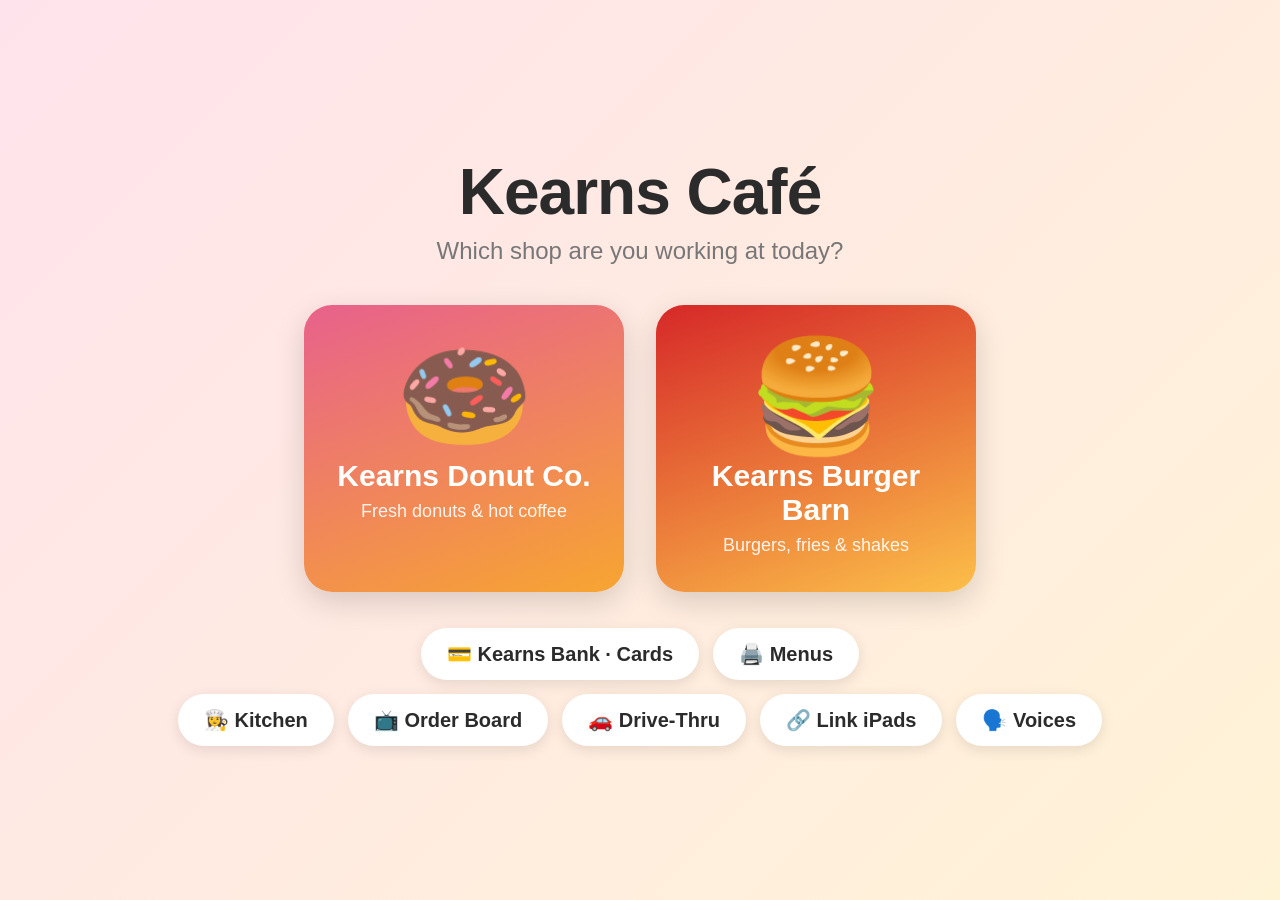
==== commit 6b464583: "Drive-thru intercom and wrapped kitchen category tabs - New Drive-Thru speaker screen: menu board, H" ====
--- a/index.html
+++ b/index.html
@@ -31,6 +31,7 @@
     <div class="picker-links picker-links-2">
       <button id="btn-kitchen" class="bank-link">👩‍🍳 Kitchen</button>
       <button id="btn-board" class="bank-link">📺 Order Board</button>
+      <button id="btn-drive" class="bank-link">🚗 Drive-Thru</button>
       <button id="btn-link" class="bank-link">🔗 Link iPads</button>
       <button id="btn-voices" class="bank-link">🗣️ Voices</button>
     </div>
@@ -112,6 +113,25 @@
           <button id="build-done" class="btn-primary">Done! 🔔</button>
         </div>
       </div>
+    </div>
+  </section>
+
+  <!-- ============ DRIVE-THRU SPEAKER (intercom.js) ============ -->
+  <section id="drive" class="screen hidden">
+    <header class="topbar drive-bar">
+      <button id="drive-back" class="topbar-home" aria-label="Back">←</button>
+      <div class="topbar-brand"><span id="drive-shop-name" class="brand-name"></span></div>
+      <div id="drive-shops" class="drive-shops"></div>
+    </header>
+    <div class="drive-body">
+      <div id="drive-board" class="drive-board"></div>
+      <aside class="drive-side">
+        <div id="drive-grille" class="drive-grille" aria-hidden="true"></div>
+        <div id="drive-link" class="drive-link"></div>
+        <button id="drive-talk" class="drive-talk">🎤<span>Hold to Talk</span></button>
+        <div id="drive-status" class="drive-status"></div>
+        <button id="drive-car" class="drive-car">🚗 I'm here!</button>
+      </aside>
     </div>
   </section>
 
@@ -222,6 +242,10 @@
         <button id="btn-charge" class="btn-charge" disabled>Charge $0.00</button>
       </aside>
     </main>
+    <div id="intercom" class="intercom hidden">
+      <button id="intercom-talk" class="intercom-talk" aria-label="Hold to talk to the drive-thru">🎧</button>
+      <div class="intercom-text"><b>Drive-Thru</b><span id="intercom-status">Hold to talk to the drive-thru</span></div>
+    </div>
   </section>
 
   <!-- ============ ITEM OPTIONS POPUP ============ -->
@@ -301,6 +325,7 @@
   <script src="vendor/qrcode.js"></script>
   <script src="vendor/jsQR.js"></script>
   <script src="vendor/peerjs.min.js"></script>
+  <script src="icons.js"></script>
   <script src="sounds.js"></script>
   <script src="voice.js"></script>
   <script src="scanner.js"></script>
@@ -313,5 +338,6 @@
   <script src="surprise.js"></script>
   <script src="app.js"></script>
   <script src="sync.js"></script>
+  <script src="intercom.js"></script>
 </body>
 </html>
--- a/styles.css
+++ b/styles.css
@@ -941,7 +941,9 @@
 .bt-lines li.done .bt-count { color: var(--ok); }
 .bt-lines li.done .bt-name { color: var(--ok); }
 
-.build-cats { padding: 0; }
+/* Kitchen game: all category tabs visible at once (they wrap instead of sliding sideways) */
+.build-cats { padding: 0; flex-wrap: wrap; overflow: visible; gap: 8px; }
+.build-cats .cat-btn { padding: 10px 16px; font-size: 18px; touch-action: manipulation; }
 .build-shelf {
   flex: 1;
   display: grid;
@@ -1238,3 +1240,149 @@
 .kitchen-bar .score-pill:first-of-type { margin-left: auto; }
 .score-reset { background: rgba(255,255,255,0.15); color: #fff; font-size: 18px; padding: 8px 12px; }
 .sb-points { color: var(--primary); font-weight: 900; }
+
+/* Change practice switch (cash screen) */
+.practice-toggle {
+  padding: 12px 20px;
+  border-radius: 999px;
+  background: rgba(255,255,255,0.12);
+  color: #fff;
+  font-size: 18px;
+  font-weight: 800;
+  border: 2px solid rgba(255,255,255,0.35);
+}
+.practice-toggle.on { background: #95e6a8; color: #12391f; border-color: #95e6a8; }
+
+/* Drawn food icons (icons.js) — sized by the font size of wherever the emoji used to be */
+.food-ico { width: 1.2em; height: 1.2em; vertical-align: middle; display: inline-block; pointer-events: none; -webkit-user-drag: none; }
+.item-btn .e .food-ico { width: 72px; height: 72px; }
+.tk-lines .food-ico { width: 1.5em; height: 1.5em; vertical-align: -0.35em; }
+.drag-ghost .food-ico { width: 96px; height: 96px; }
+
+/* Color-coded item tiles: each item's signature color (icons.js) as a thick bottom strip + light tint */
+.item-btn, .shelf-item {
+  border-bottom: 8px solid var(--tag, var(--accent));
+  background: #fff;
+  background: color-mix(in srgb, var(--tag, #ffffff) 12%, #ffffff);
+}
+.shelf-item { --accent: #e6dcc8; }
+
+/* =====================================================================
+   DRIVE-THRU INTERCOM (intercom.js)
+   ===================================================================== */
+#drive { display: flex; flex-direction: column; background: #1b1c2b; color: #fff; }
+.drive-bar { background: var(--primary); }
+.drive-shops { display: flex; gap: 8px; }
+.drive-shops .btn-small { font-size: 26px; padding: 6px 12px; background: rgba(255,255,255,0.2); }
+.drive-shops .btn-small.on { background: #fff; }
+.drive-body { flex: 1; display: flex; gap: 14px; padding: 14px; min-height: 0; }
+
+/* Menu board: like the big sign at a drive-thru */
+.drive-board {
+  flex: 1;
+  overflow-y: auto;
+  -webkit-overflow-scrolling: touch;
+  background: #23243a;
+  border: 6px solid #3a3d56;
+  border-radius: 22px;
+  padding: 14px;
+  display: grid;
+  grid-template-columns: repeat(auto-fill, minmax(250px, 1fr));
+  gap: 12px 18px;
+  align-content: start;
+}
+.db-cat h3 { margin: 4px 0 6px; font-size: 22px; color: var(--accent); border-bottom: 2px solid rgba(255,255,255,0.15); padding-bottom: 4px; }
+.db-item { display: flex; align-items: center; gap: 8px; padding: 3px 0; font-size: 17px; }
+.db-pic { font-size: 26px; width: 34px; text-align: center; }
+.db-name { flex: 1; font-weight: 700; }
+.db-price { font-weight: 900; color: #ffd166; }
+
+/* Speaker post: grille, push-to-talk, I'm here */
+.drive-side {
+  width: 300px;
+  flex-shrink: 0;
+  display: flex;
+  flex-direction: column;
+  align-items: center;
+  gap: 14px;
+  background: #2b2d42;
+  border-radius: 22px;
+  padding: 18px 14px;
+  overflow-y: auto;
+}
+.drive-grille {
+  width: 170px;
+  height: 120px;
+  border-radius: 18px;
+  background:
+    radial-gradient(circle, #0d0e17 3px, transparent 3.6px) 0 0 / 14px 14px,
+    #4a4d68;
+  border: 5px solid #5d6080;
+  transition: box-shadow 0.2s;
+}
+.drive-grille.live { box-shadow: 0 0 0 6px #ffd166, 0 0 30px #ffd166; animation: grille 0.5s infinite alternate; }
+@keyframes grille { from { transform: scale(1); } to { transform: scale(1.04); } }
+.drive-link { font-size: 15px; color: #c9cbe0; text-align: center; }
+.drive-link.ok { color: #95e6a8; font-weight: 700; }
+.drive-talk {
+  width: 210px;
+  height: 210px;
+  border-radius: 50%;
+  background: radial-gradient(circle at 40% 35%, #ff6b6b, #c62828);
+  border: 8px solid #ffd6d6;
+  color: #fff;
+  font-size: 64px;
+  display: flex;
+  flex-direction: column;
+  align-items: center;
+  justify-content: center;
+  gap: 4px;
+  box-shadow: 0 10px 0 #8e1b1b, 0 14px 24px rgba(0,0,0,0.4);
+  touch-action: none;
+  -webkit-user-select: none;
+  user-select: none;
+  -webkit-touch-callout: none;
+}
+.drive-talk span { font-size: 20px; font-weight: 900; }
+.drive-talk.talking { transform: translateY(8px); box-shadow: 0 2px 0 #8e1b1b, 0 0 0 10px rgba(255,107,107,0.35); background: radial-gradient(circle at 40% 35%, #ff8a80, #e53935); }
+.drive-status { min-height: 44px; text-align: center; font-size: 17px; font-weight: 700; color: #e8e9f5; }
+.drive-car { margin-top: auto; width: 100%; padding: 16px; border-radius: 16px; background: #ffd166; color: #3a2200; font-size: 22px; font-weight: 900; }
+
+/* Register: headset button while the drive-thru speaker is online */
+.intercom {
+  position: absolute;
+  left: 16px;
+  bottom: 16px;
+  z-index: 5;
+  display: flex;
+  align-items: center;
+  gap: 10px;
+  background: #2b2d42;
+  color: #fff;
+  border-radius: 999px;
+  padding: 8px 18px 8px 8px;
+  box-shadow: 0 8px 20px rgba(0,0,0,0.25);
+}
+.intercom-talk {
+  width: 76px;
+  height: 76px;
+  border-radius: 50%;
+  background: radial-gradient(circle at 40% 35%, #ff6b6b, #c62828);
+  font-size: 40px;
+  border: 4px solid #ffd6d6;
+  touch-action: none;
+  -webkit-user-select: none;
+  user-select: none;
+  -webkit-touch-callout: none;
+}
+.intercom-talk.talking { transform: scale(0.93); box-shadow: 0 0 0 8px rgba(255,107,107,0.4); }
+.intercom-talk.hearing { box-shadow: 0 0 0 6px #ffd166; animation: grille 0.5s infinite alternate; }
+.intercom-text { display: flex; flex-direction: column; font-size: 14px; color: #c9cbe0; max-width: 220px; }
+.intercom-text b { color: #fff; font-size: 17px; }
+
+@media (max-width: 700px) {
+  .drive-body { flex-direction: column; overflow-y: auto; }
+  .drive-side { width: 100%; }
+  .drive-talk { width: 170px; height: 170px; font-size: 52px; }
+  .intercom { left: 8px; bottom: calc(45% + 8px); }
+}
